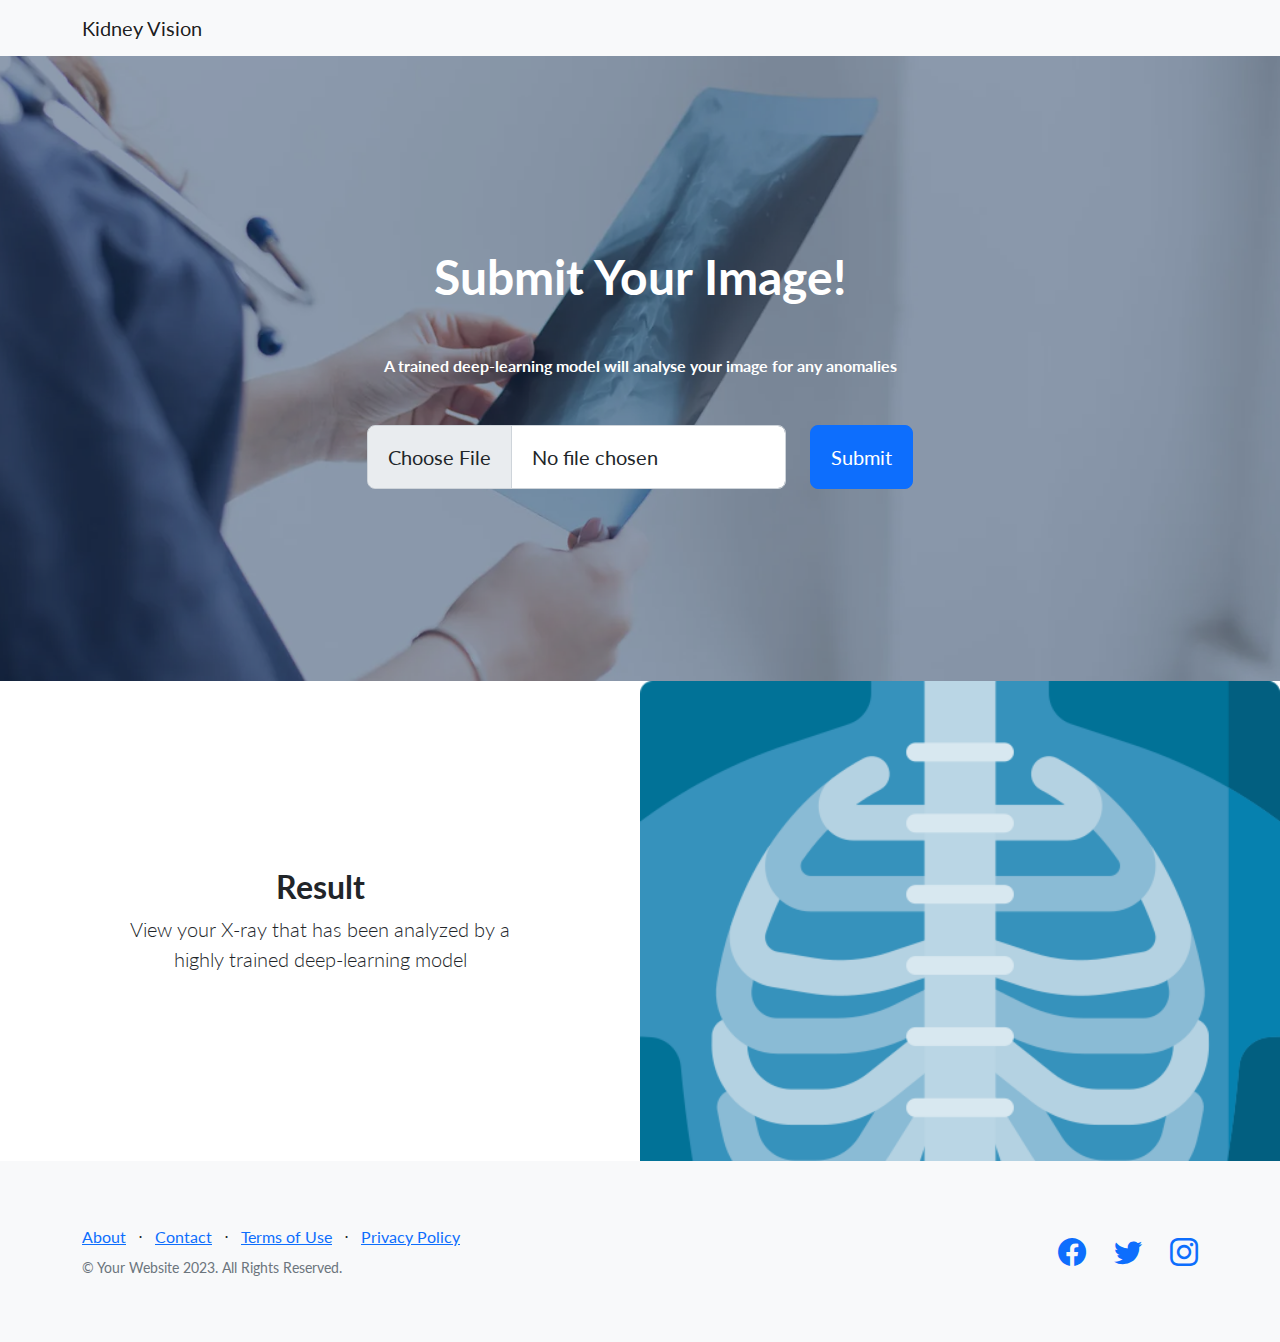
==== NeonSkeletons/submit.html @ 897197d2 "Add files via upload" ====
<!DOCTYPE html>
<html lang="en">
  <head>
    <meta charset="utf-8" />
    <meta
      name="viewport"
      content="width=device-width, initial-scale=1, shrink-to-fit=no"
    />
    <meta name="description" content="" />
    <meta name="author" content="" />
    <title>Kidney Vision</title>
    <!-- Favicon-->
    <link rel="icon" type="image/x-icon" href="assets/x-ray.png" />
    <!-- Bootstrap icons-->
    <link
      href="https://cdn.jsdelivr.net/npm/bootstrap-icons@1.5.0/font/bootstrap-icons.css"
      rel="stylesheet"
      type="text/css"
    />
    <!-- Google fonts-->
    <link
      href="https://fonts.googleapis.com/css?family=Lato:300,400,700,300italic,400italic,700italic"
      rel="stylesheet"
      type="text/css"
    />
    <!-- Core theme CSS (includes Bootstrap)-->
    <link href="css/styles.css" rel="stylesheet" />
  </head>
  <body>
    <!-- Navigation-->
    <nav class="navbar navbar-light bg-light static-top">
      <div class="container">
        <a class="navbar-brand">Kidney Vision</a>
        <!-- <a class="btn btn-primary" href="#signup">Sign Up</a> -->
      </div>
    </nav>
    <!-- Masthead-->
    <header class="masthead">
      <div class="container position-relative">
        <div class="row justify-content-center">
          <div class="col-xl-6">
            <div class="text-center text-white">
              <!-- Page heading-->
              <h1 class="mb-5">Submit Your Image!</h1>
              <h6 style="margin-bottom: 50px">
                A trained deep-learning model will analyse your image for any
                anomalies
              </h6>
              <form
                class="form-subscribe"
                id="contactForm"
                action="submit.html"
                method="post"
                enctype="multipart/form-data"
              >
                <!-- Image input-->
                <div class="row">
                  <div class="col">
                    <input
                      class="form-control form-control-lg"
                      id="formFileLg"
                      type="file"
                    />
                  </div>
                  <div class="col-auto">
                    <button
                      class="btn btn-primary btn-lg"
                      id="submitButton"
                      type="submit"
                    >
                      Submit
                    </button>
                  </div>
                </div>

                <!-- Submit success message-->
                <!---->
                <!-- This is what your users will see when the form-->
                <!-- has successfully submitted-->
                <div class="d-none" id="submitSuccessMessage">
                  <div class="text-center mb-3">
                    <div class="fw-bolder">Form submission successful!</div>
                  </div>
                </div>
                <!-- Submit error message-->
                <div class="d-none" id="submitErrorMessage">
                  <div class="text-center text-danger mb-3">
                    Error sending message!
                  </div>
                </div>
              </form>
            </div>
          </div>
        </div>
      </div>
    </header>

    <section class="showcase">
      <section class="container-fluid p-0">
        <div class="row g-0">
          <div
            class="col-lg-6 order-lg-2 text-white showcase-img"
            style="background-image: url('assets/x-ray.png')"
          ></div>
          <div class="col-lg-6 order-lg-1 my-auto showcase-text">
            <h2 style="text-align: center">Result</h2>
            <p class="lead mb-0" style="text-align: center">
              View your X-ray that has been analyzed by a highly trained
              deep-learning model
            </p>
          </div>
        </div>
      </section>
    </section>
    <!-- Footer-->
    <footer class="footer bg-light">
      <div class="container">
        <div class="row">
          <div class="col-lg-6 h-100 text-center text-lg-start my-auto">
            <ul class="list-inline mb-2">
              <li class="list-inline-item"><a href="#!">About</a></li>
              <li class="list-inline-item">⋅</li>
              <li class="list-inline-item"><a href="#!">Contact</a></li>
              <li class="list-inline-item">⋅</li>
              <li class="list-inline-item"><a href="#!">Terms of Use</a></li>
              <li class="list-inline-item">⋅</li>
              <li class="list-inline-item"><a href="#!">Privacy Policy</a></li>
            </ul>
            <p class="text-muted small mb-4 mb-lg-0">
              &copy; Your Website 2023. All Rights Reserved.
            </p>
          </div>
          <div class="col-lg-6 h-100 text-center text-lg-end my-auto">
            <ul class="list-inline mb-0">
              <li class="list-inline-item me-4">
                <a href="#!"><i class="bi-facebook fs-3"></i></a>
              </li>
              <li class="list-inline-item me-4">
                <a href="#!"><i class="bi-twitter fs-3"></i></a>
              </li>
              <li class="list-inline-item">
                <a href="#!"><i class="bi-instagram fs-3"></i></a>
              </li>
            </ul>
          </div>
        </div>
      </div>
    </footer>
    <!-- Bootstrap core JS-->
    <script src="https://cdn.jsdelivr.net/npm/bootstrap@5.2.3/dist/js/bootstrap.bundle.min.js"></script>
    <!-- Core theme JS-->
    <script src="js/scripts.js"></script>
    <script>
      document
        .getElementById("contactForm")
        .addEventListener("submit", function (event) {
          const fileInput = document.getElementById("formFileLg");
          const submitErrorMessage =
            document.getElementById("submitErrorMessage");
          const submitSuccessMessage = document.getElementById(
            "submitSuccessMessage"
          );

          if (!fileInput.files.length) {
            event.preventDefault();
            submitErrorMessage.classList.remove("d-none");
            submitErrorMessage.textContent = "Please select a file to upload!";
          } else {
            submitErrorMessage.classList.add("d-none");
            submitSuccessMessage.classList.remove("d-none");
          }
        });
    </script>
  </body>
</html>
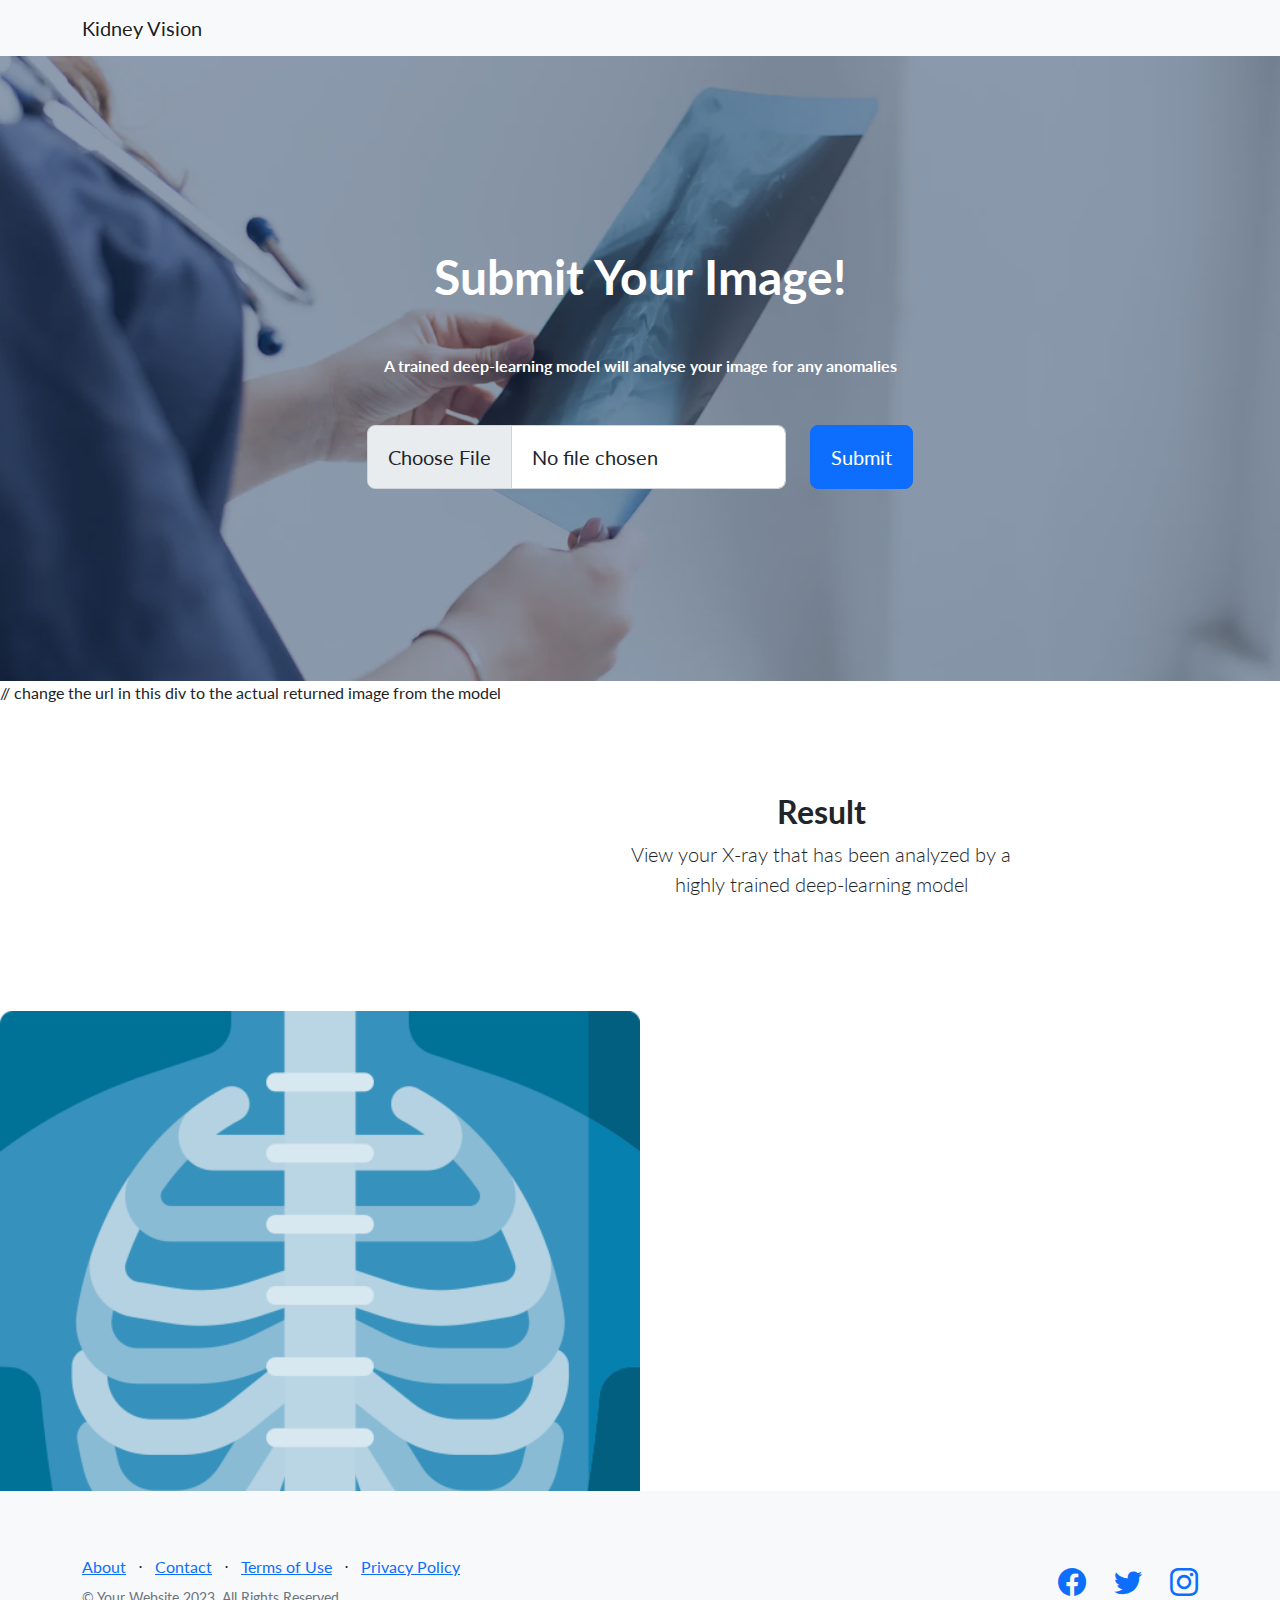
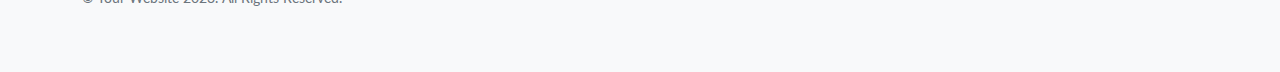
==== commit ff26625b: "Update submit.html" ====
--- a/NeonSkeletons/submit.html
+++ b/NeonSkeletons/submit.html
@@ -98,6 +98,7 @@
     <section class="showcase">
       <section class="container-fluid p-0">
         <div class="row g-0">
+          // change the url in this div to the actual returned image from the model
           <div
             class="col-lg-6 order-lg-2 text-white showcase-img"
             style="background-image: url('assets/x-ray.png')"
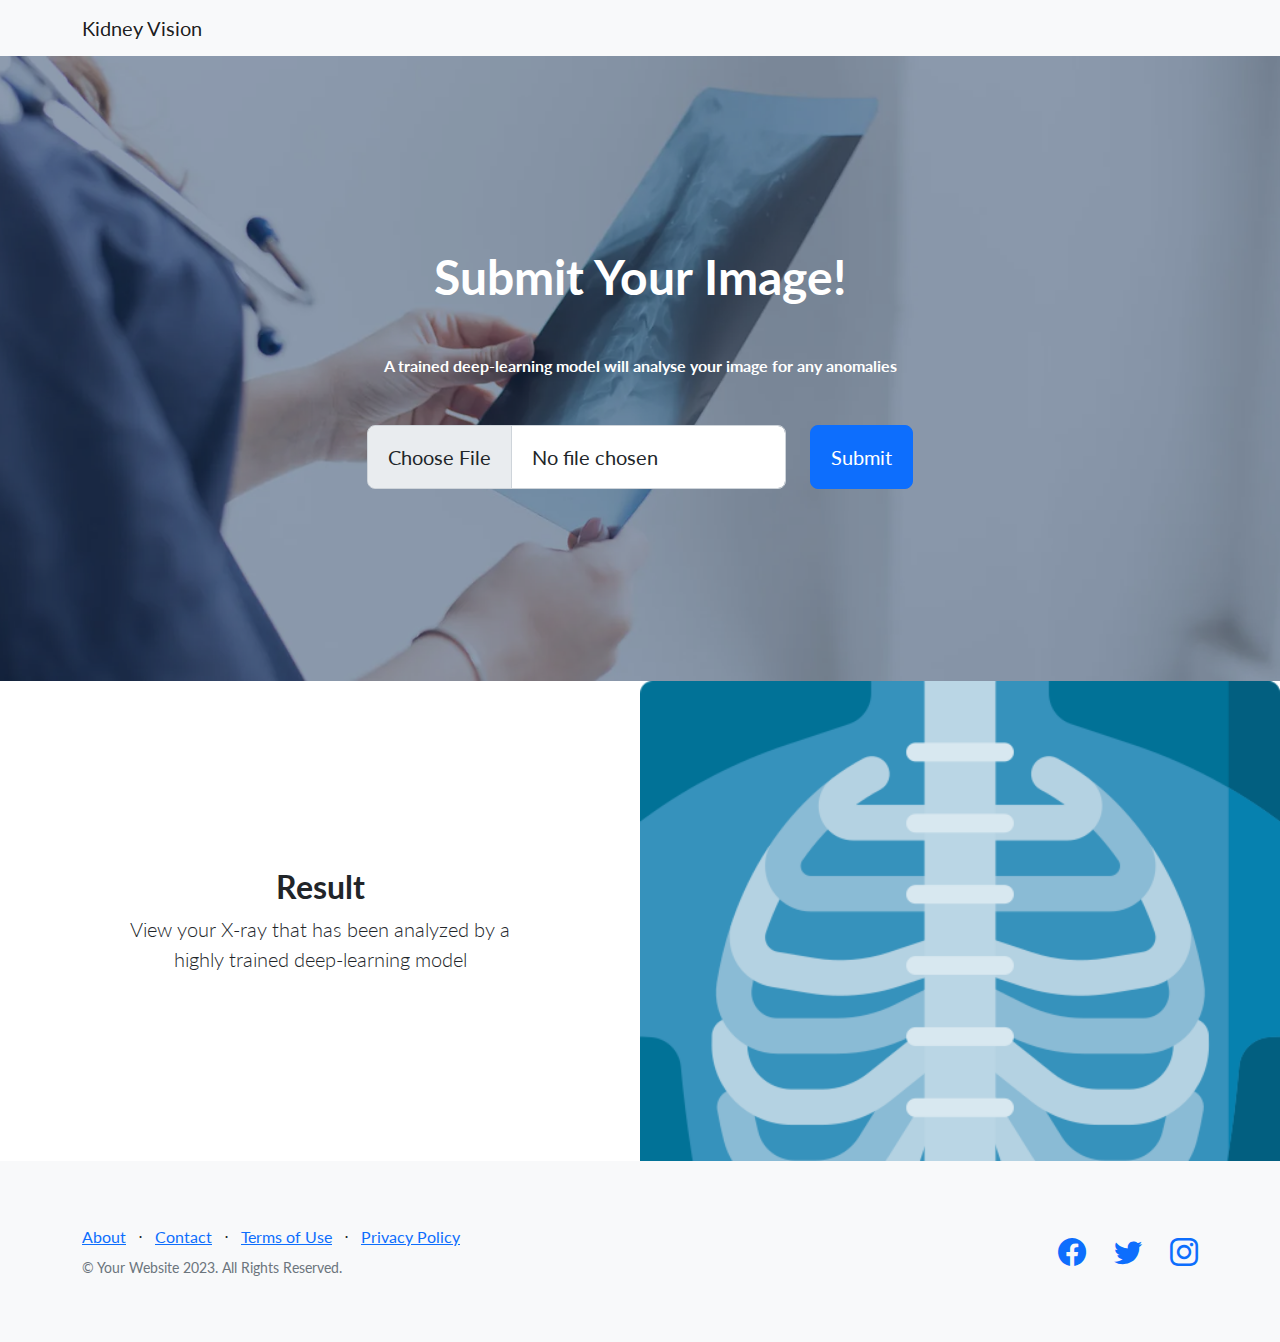
==== commit 7e12596d: "Update submit.html" ====
--- a/NeonSkeletons/submit.html
+++ b/NeonSkeletons/submit.html
@@ -98,7 +98,7 @@
     <section class="showcase">
       <section class="container-fluid p-0">
         <div class="row g-0">
-          // change the url in this div to the actual returned image from the model
+          <!-- change the url in this div to the actual returned image from the model -->
           <div
             class="col-lg-6 order-lg-2 text-white showcase-img"
             style="background-image: url('assets/x-ray.png')"
